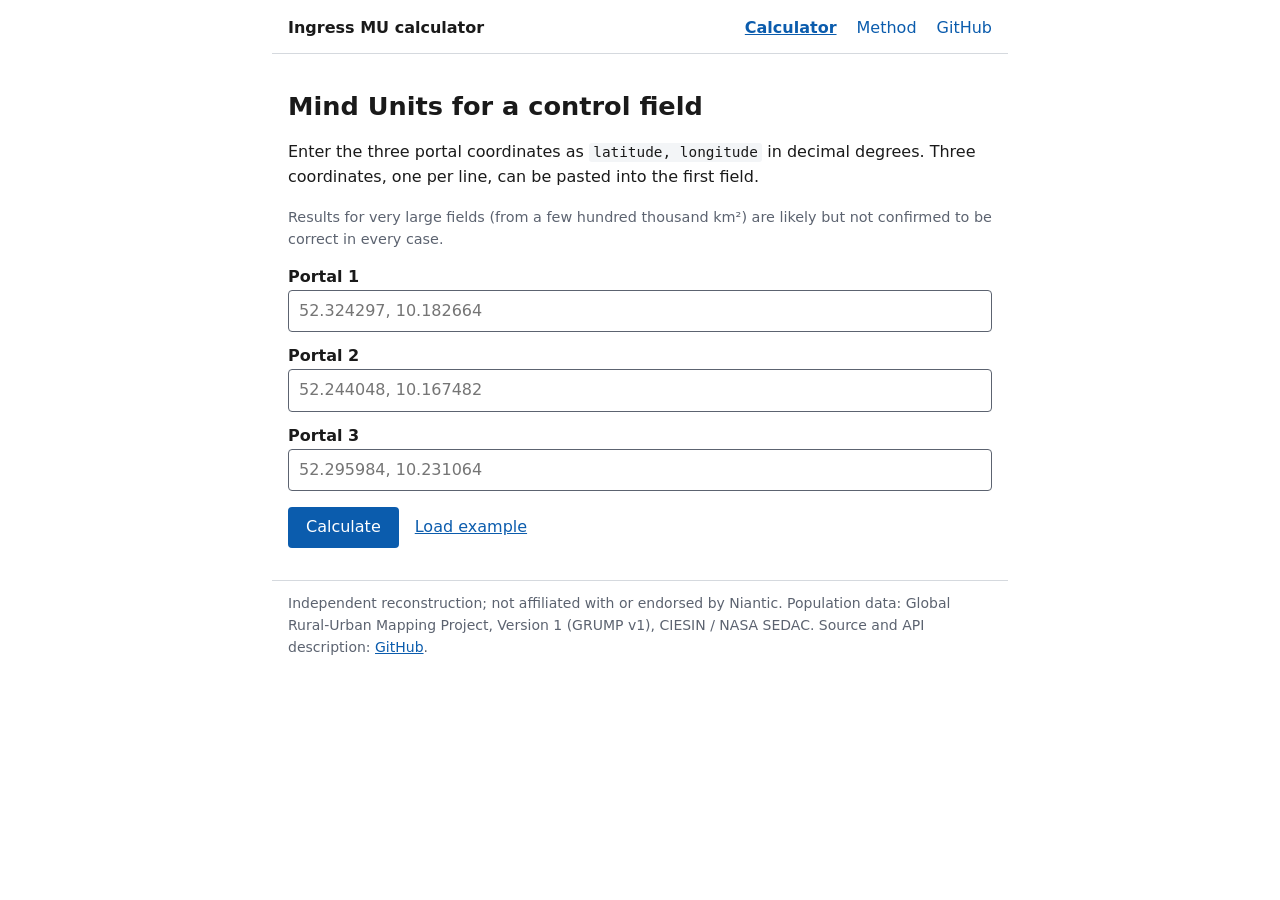
==== site/index.html @ 52f5a96b "Final review corrections to documentation, site and comments" ====
<!doctype html>
<html lang="en">
<head>
<meta charset="utf-8">
<meta name="viewport" content="width=device-width, initial-scale=1">
<title>Ingress MU calculator</title>
<meta name="description" content="Calculate Ingress Mind Units (MU) for a control field from three portal coordinates.">
<link rel="stylesheet" href="style.css">
</head>
<body>
<header>
  <span class="site">Ingress MU calculator</span>
  <a href="./" aria-current="page">Calculator</a>
  <a href="method.html">Method</a>
  <a href="https://github.com/InvestigateXM/Ingress-MU-calculation">GitHub</a>
</header>
<main>
<h1>Mind Units for a control field</h1>
<p>Enter the three portal coordinates as <code>latitude, longitude</code> in decimal degrees. Three coordinates, one per line, can be pasted into the first field.</p>
<p class="hint">Results for very large fields (from a few hundred thousand km²) are likely but not confirmed to be correct in every case.</p>
<form id="form" novalidate>
  <label for="p1">Portal 1</label>
  <input type="text" id="p1" placeholder="52.324297, 10.182664" autocomplete="off" spellcheck="false">
  <label for="p2">Portal 2</label>
  <input type="text" id="p2" placeholder="52.244048, 10.167482" autocomplete="off" spellcheck="false">
  <label for="p3">Portal 3</label>
  <input type="text" id="p3" placeholder="52.295984, 10.231064" autocomplete="off" spellcheck="false">
  <div class="actions">
    <button type="submit" id="go">Calculate</button>
    <a href="#" id="example">Load example</a>
  </div>
</form>
<div id="error" role="alert" hidden></div>
<section id="result" aria-live="polite" hidden>
  <div class="mu"><span id="mu"></span> <small>MU</small></div>
  <p>Area: <span id="area"></span> km²</p>
  <details>
    <summary>Details</summary>
    <p class="hint">Raw MU before regional minimums: <span id="raw"></span>. Total after minimums, before rounding: <span id="total"></span>. See <a href="method.html">Method</a> for how these are derived.</p>
    <h2>Regions (S2 level 6)</h2>
    <table id="regions"></table>
    <p class="hint" id="regions-note" hidden></p>
    <h2>Cells</h2>
    <table id="cells"></table>
    <p class="hint" id="cells-note" hidden></p>
  </details>
</section>
</main>
<footer>
  Independent reconstruction; not affiliated with or endorsed by Niantic. Population data: Global Rural-Urban Mapping Project, Version 1 (GRUMP v1), CIESIN / NASA SEDAC. Source and API description: <a href="https://github.com/InvestigateXM/Ingress-MU-calculation">GitHub</a>.
</footer>
<script>
const API_BASE = 'https://api.investigatexm.com';
const TIMEOUT_MS = 30000;
const EXAMPLE = ['52.324297, 10.182664', '52.244048, 10.167482', '52.295984, 10.231064'];

const $ = id => document.getElementById(id);
const fields = [$('p1'), $('p2'), $('p3')];
const params = new URLSearchParams(location.search);
// ?api= points the page at a local server for testing; other hosts are ignored.
function apiBase() {
  try {
    const u = new URL(params.get('api'));
    if (['http:', 'https:'].includes(u.protocol) && ['localhost', '127.0.0.1'].includes(u.hostname)) return u.origin;
  } catch (_) { /* absent or malformed */ }
  return API_BASE;
}
const api = apiBase();

function showError(msg) {
  $('error').textContent = msg;
  $('error').hidden = false;
  $('result').hidden = true;
}

// Pasting several lines (or ';'-separated values) into the first field fills all three.
$('p1').addEventListener('paste', e => {
  const parts = (e.clipboardData.getData('text') || '').split(/[\n;]+/).map(s => s.trim()).filter(Boolean);
  if (parts.length < 2) return;
  e.preventDefault();
  fields.forEach((f, i) => { if (parts[i] !== undefined) f.value = parts[i]; });
});

$('example').addEventListener('click', e => {
  e.preventDefault();
  fields.forEach((f, i) => { f.value = EXAMPLE[i]; });
});

const ROW_LIMIT = 1000;

function fill(el, head, rows, numeric) {
  const note = $(el.id + '-note');
  note.hidden = rows.length <= ROW_LIMIT;
  note.textContent = 'Showing the first ' + n(ROW_LIMIT, 0) + ' of ' + n(rows.length, 0) + ' rows. The API returns all of them with detail=1.';
  rows = rows.slice(0, ROW_LIMIT);
  el.replaceChildren();
  const add = (tag, cells, section) => {
    const tr = section.insertRow();
    cells.forEach((c, i) => {
      const cell = document.createElement(tag);
      cell.textContent = c;
      if (tag === 'th') cell.scope = 'col';
      if (numeric[i]) cell.className = 'num';
      tr.appendChild(cell);
    });
  };
  add('th', head, el.createTHead());
  const body = el.createTBody();
  rows.forEach(r => add('td', r, body));
}

const n = (v, d) => Number(v).toLocaleString('en-US', { maximumFractionDigits: d, minimumFractionDigits: d });

function render(r) {
  $('error').hidden = true;
  $('mu').textContent = n(r.mu, 0);
  $('area').textContent = n(r.area_km2, 4);
  $('raw').textContent = n(r.raw_mu, 3);
  $('total').textContent = n(r.regional_total_mu, 3);
  fill($('regions'), ['Region token', 'Raw MU', 'MU after minimum'],
    r.regions.map(x => [x.s2_token, n(x.raw_mu, 3), n(x.minimum_applied_mu, 3)]), [false, true, true]);
  fill($('cells'), ['Cell token', 'Level', 'Overlap km²', 'Density', 'MU'],
    r.cells.map(x => [x.s2_token, x.level, n(x.overlap_km2, 6), n(x.density, 3), n(x.raw_mu, 3)]),
    [false, true, true, true, true]);
  $('result').hidden = false;
}

async function calculate() {
  const url = new URL(api + '/getMU');
  fields.forEach(f => url.searchParams.append('c', f.value.trim()));
  url.searchParams.set('detail', '1');
  const ctl = new AbortController();
  const timer = setTimeout(() => ctl.abort(), TIMEOUT_MS);
  $('go').disabled = true;
  try {
    // Plain GET without custom headers: no CORS preflight.
    const res = await fetch(url, { signal: ctl.signal });
    let body = null;
    try { body = await res.json(); } catch (_) { /* non-JSON error page */ }
    if (res.status === 429) {
      const wait = res.headers.get('Retry-After');
      return showError('Too many requests. Try again' + (wait ? ' in ' + wait + ' seconds.' : ' later.'));
    }
    if (res.status === 504) return showError('The calculation timed out on the server. Try again later.');
    if (!res.ok) return showError((body && body.error) || 'The API returned an error (HTTP ' + res.status + ').');
    render(body);
    const q = new URLSearchParams();
    fields.forEach(f => q.append('c', f.value.trim()));
    if (api !== API_BASE) q.set('api', api);
    history.replaceState(null, '', '?' + q.toString().replace(/%2C/gi, ',').replace(/\+/g, '%20'));
  } catch (err) {
    showError(err.name === 'AbortError'
      ? 'The request timed out. Try again later.'
      : 'Could not reach the API. It may be unavailable, or requests from this connection may be rate limited.');
  } finally {
    clearTimeout(timer);
    $('go').disabled = false;
  }
}

$('form').addEventListener('submit', e => { e.preventDefault(); calculate(); });

const linked = params.getAll('c');
if (linked.length) {
  fields.forEach((f, i) => { f.value = linked[i] || ''; });
  calculate();
}
</script>
</body>
</html>
---- site/style.css ----
:root {
  --bg: #fff; --fg: #1a1a1a; --muted: #5c6370; --line: #d5d9de;
  --code-bg: #f3f5f7; --link: #0b5cad; --accent: #0b5cad; --on-accent: #fff;
  --err-bg: #fdecec; --err: #9b1c1c;
}
@media (prefers-color-scheme: dark) {
  :root {
    --bg: #14171a; --fg: #e4e6e8; --muted: #9aa3ad; --line: #2e343a;
    --code-bg: #1d2227; --link: #6cb2f5; --accent: #6cb2f5; --on-accent: #0d1114;
    --err-bg: #3a1c1c; --err: #f5a3a3;
  }
}
* { box-sizing: border-box; }
body {
  margin: 0; background: var(--bg); color: var(--fg);
  font: 16px/1.55 system-ui, -apple-system, "Segoe UI", Roboto, sans-serif;
}
a { color: var(--link); }
header, main, footer { max-width: 46rem; margin: 0 auto; padding-left: 16px; padding-right: 16px; }
header {
  display: flex; flex-wrap: wrap; gap: 4px 20px; align-items: baseline;
  padding-top: 16px; padding-bottom: 12px; border-bottom: 1px solid var(--line);
}
header .site { font-weight: 600; margin-right: auto; }
header a { text-decoration: none; }
header a[aria-current] { font-weight: 600; text-decoration: underline; }
main { padding-top: 20px; padding-bottom: 32px; overflow-wrap: break-word; }
footer { padding-top: 12px; padding-bottom: 24px; border-top: 1px solid var(--line); color: var(--muted); font-size: .875rem; }
h1 { font-size: 1.6rem; line-height: 1.25; }
h2 { font-size: 1.3rem; margin-top: 2rem; }
h3 { font-size: 1.1rem; margin-top: 1.5rem; }
code, pre { font-family: ui-monospace, SFMono-Regular, Menlo, Consolas, monospace; font-size: .9em; }
code { background: var(--code-bg); padding: .1em .3em; border-radius: 3px; }
pre { background: var(--code-bg); padding: 12px; border-radius: 4px; overflow-x: auto; line-height: 1.4; }
pre code { background: none; padding: 0; }
/* Tables scroll inside themselves instead of widening the page. */
table { display: block; overflow-x: auto; max-width: 100%; border-collapse: collapse; margin: 1rem 0; }
th, td { border: 1px solid var(--line); padding: 4px 10px; text-align: left; vertical-align: top; }
th { background: var(--code-bg); }
td.num, th.num { text-align: right; font-variant-numeric: tabular-nums; }
hr { border: 0; border-top: 1px solid var(--line); }
img { max-width: 100%; }
/* calculator */
label { display: block; font-weight: 600; margin-top: 12px; }
input[type=text] {
  width: 100%; padding: 8px 10px; font: inherit; color: inherit; background: var(--bg);
  border: 1px solid var(--muted); border-radius: 4px;
}
input:focus-visible, button:focus-visible, summary:focus-visible, a:focus-visible { outline: 2px solid var(--accent); outline-offset: 2px; }
button {
  font: inherit; padding: 8px 18px; cursor: pointer;
  color: var(--on-accent); background: var(--accent); border: 0; border-radius: 4px;
}
button[disabled] { opacity: .6; cursor: wait; }
.hint { color: var(--muted); font-size: .9rem; }
.actions { display: flex; flex-wrap: wrap; gap: 8px 16px; align-items: center; margin-top: 16px; }
#error { background: var(--err-bg); color: var(--err); padding: 10px 12px; border-radius: 4px; margin-top: 16px; }
#result { margin-top: 24px; }
.mu { font-size: 3rem; line-height: 1.1; font-weight: 700; font-variant-numeric: tabular-nums; }
.mu small { font-size: 1rem; font-weight: 400; color: var(--muted); }
details { margin-top: 16px; }
summary { cursor: pointer; font-weight: 600; }
[hidden] { display: none !important; }
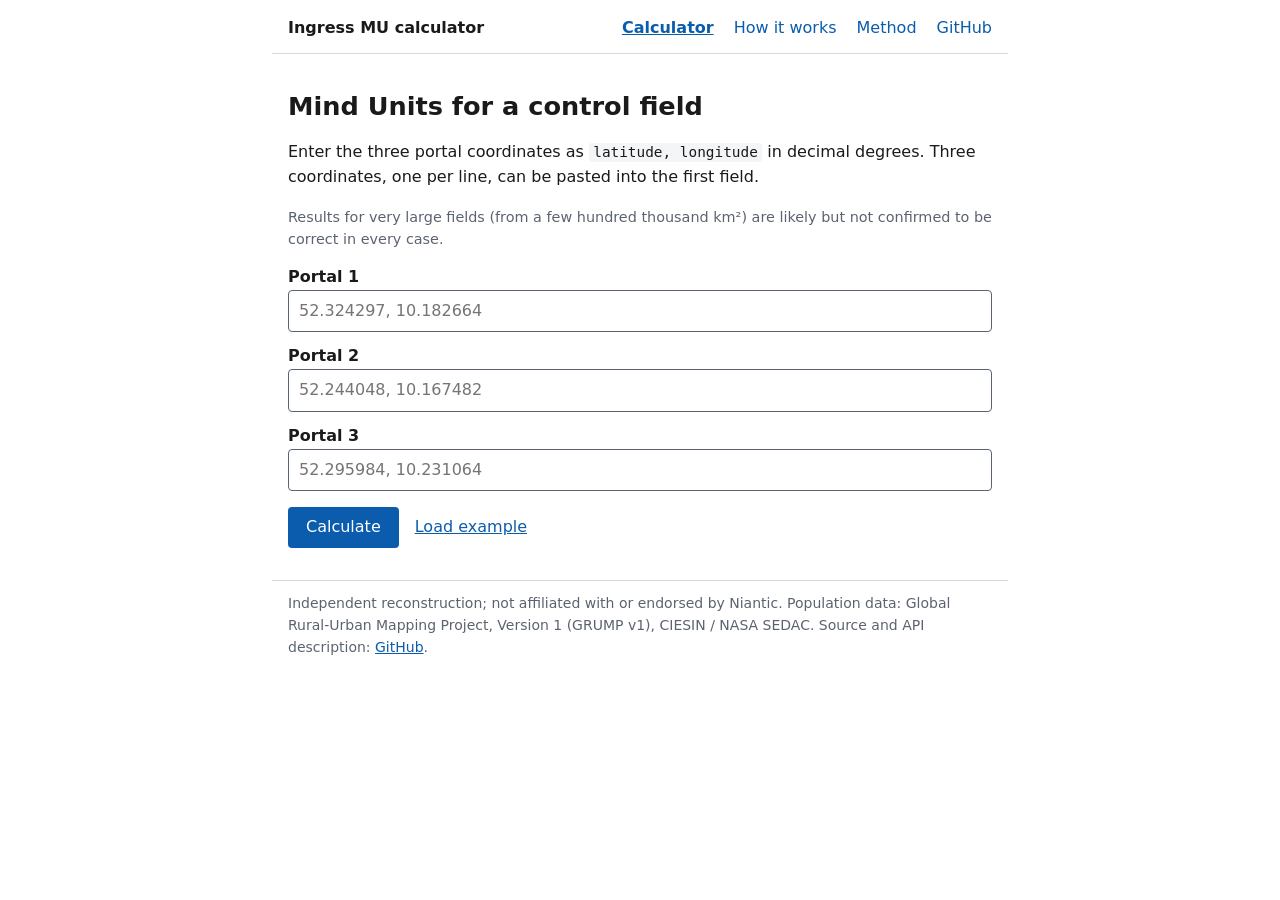
==== commit 52fb17b3: "Add the How it works page with five animations" ====
--- a/site/index.html
+++ b/site/index.html
@@ -11,6 +11,7 @@
 <header>
   <span class="site">Ingress MU calculator</span>
   <a href="./" aria-current="page">Calculator</a>
+  <a href="how-it-works.html">How it works</a>
   <a href="method.html">Method</a>
   <a href="https://github.com/InvestigateXM/Ingress-MU-calculation">GitHub</a>
 </header>
--- a/site/style.css
+++ b/site/style.css
@@ -2,12 +2,18 @@
   --bg: #fff; --fg: #1a1a1a; --muted: #5c6370; --line: #d5d9de;
   --code-bg: #f3f5f7; --link: #0b5cad; --accent: #0b5cad; --on-accent: #fff;
   --err-bg: #fdecec; --err: #9b1c1c;
+  --stage: #f7f9fb; --grid: #c3cad2; --c-field: #0072b2; --c-field2: #c24f00; --c-poll: #c24f00; --c-in: #008a64;
+  --c-edge: #0072b2; --c-merged: #b57600; --c-kept: #a84a82;
+  --h0: #eef3f8; --h1: #dce8f3; --h2: #c6daed; --h3: #a9c9e4; --h4: #86b1d6; --h5: #6597c7; --h6: #4a7fb6; --h7: #336a9f; --h8: #215585; --h9: #123f69;
 }
 @media (prefers-color-scheme: dark) {
   :root {
     --bg: #14171a; --fg: #e4e6e8; --muted: #9aa3ad; --line: #2e343a;
     --code-bg: #1d2227; --link: #6cb2f5; --accent: #6cb2f5; --on-accent: #0d1114;
     --err-bg: #3a1c1c; --err: #f5a3a3;
+    --stage: #1a1f24; --grid: #3a424a; --c-field: #56b4e9; --c-field2: #f08a4b; --c-poll: #f08a4b; --c-in: #2bd4a4;
+    --c-edge: #56b4e9; --c-merged: #f5c04a; --c-kept: #e79bc6;
+    --h0: #1f2c3a; --h1: #26394d; --h2: #2d4a63; --h3: #355b7a; --h4: #3f6d92; --h5: #4d81aa; --h6: #6196c0; --h7: #7cacd2; --h8: #9cc3e2; --h9: #c2dcf1;
   }
 }
 * { box-sizing: border-box; }
@@ -61,3 +67,101 @@
 details { margin-top: 16px; }
 summary { cursor: pointer; font-weight: 600; }
 [hidden] { display: none !important; }
+/* how-it-works.html: animation players. Colours follow the Okabe-Ito set; every state also has a
+   second channel (line style or pattern) so that it does not depend on colour alone. */
+body.wide header, body.wide main, body.wide footer { max-width: 62rem; }
+.anim { margin-top: 2.5rem; padding-top: 1rem; border-top: 1px solid var(--line); }
+.anim h2 { margin-top: .5rem; }
+.player { margin-top: 12px; }
+.stage-wrap { position: relative; background: var(--stage); border: 1px solid var(--line); border-radius: 6px; overflow: hidden; }
+.stage-wrap:focus-visible { outline: 2px solid var(--accent); outline-offset: 2px; }
+.stage { display: block; width: 100%; height: auto; }
+.legend { display: flex; flex-wrap: wrap; gap: 4px 16px; padding: 8px 10px; border-top: 1px solid var(--line); font-size: .8125rem; color: var(--muted); min-height: 2.4rem; }
+.lg { display: inline-flex; align-items: center; gap: 6px; }
+.lg.ramp { gap: 0; }
+.sw { width: 22px; height: 14px; flex: none; }
+.sw.r { width: 8px; }
+.ctl { display: flex; flex-wrap: wrap; align-items: center; gap: 8px; margin-top: 10px; }
+.ctl input[type=range] { flex: 1 1 8rem; min-width: 6rem; accent-color: var(--accent); }
+.ctl .count { font-variant-numeric: tabular-nums; color: var(--muted); font-size: .875rem; white-space: nowrap; }
+.ctl button { min-height: 40px; min-width: 40px; padding: 6px 14px; }
+button.sec { background: var(--bg); color: var(--accent); border: 1px solid var(--accent); }
+button[disabled].sec { opacity: .45; cursor: default; }
+select { font: inherit; padding: 6px 8px; color: inherit; background: var(--bg); border: 1px solid var(--muted); border-radius: 4px; min-height: 40px; }
+select:focus-visible, input[type=range]:focus-visible { outline: 2px solid var(--accent); outline-offset: 2px; }
+.side { margin-top: 12px; }
+.cap { margin: 0 0 8px; font-size: 1.0625rem; min-height: 3.2em; }
+.eq { margin: 0 0 8px; padding: 8px 10px; background: var(--code-bg); border-radius: 4px; font-family: ui-monospace, SFMono-Regular, Menlo, Consolas, monospace; font-size: .8125rem; overflow-wrap: anywhere; font-variant-numeric: tabular-nums; }
+.tb table, table.sum { font-size: .875rem; margin: .5rem 0; }
+.tb tr.hl td { background: var(--code-bg); font-weight: 600; }
+table.sum th { font-weight: 600; background: none; white-space: nowrap; }
+.bud .bt { margin: 0 0 4px; font-weight: 600; font-variant-numeric: tabular-nums; }
+.bud .hint { margin: 4px 0 0; }
+.slots { display: flex; flex-wrap: wrap; gap: 3px; }
+.slot { width: 16px; height: 16px; border: 2px solid var(--c-kept); border-radius: 3px; box-sizing: border-box; }
+.slot.res { background: var(--c-kept); }
+.slot.que { background: none; border-style: solid; }
+.slot.kid { background: none; border-style: dotted; }
+.slot.over { border-color: var(--c-poll); }
+.slot.over.res, .slot.over.que, .slot.over.kid { border-color: var(--c-poll); }
+.slot.edge { margin-left: 8px; }
+@media (min-width: 52rem) {
+  .player { display: grid; grid-template-columns: minmax(0, 1.55fr) minmax(0, 1fr); grid-template-areas: "stage side" "ctl side"; gap: 0 20px; align-items: start; }
+  .player > .stage-wrap { grid-area: stage; }
+  .player > .ctl { grid-area: ctl; }
+  .player > .side { grid-area: side; margin-top: 0; }
+  .player > h3, .player > table, .player > details, .player > p { grid-column: 1 / -1; }
+}
+
+/* drawing */
+.stage { --u: 1; }
+.e { fill: none; stroke: none; transition: opacity .3s ease, fill .3s ease, stroke .3s ease, fill-opacity .3s ease, stroke-width .3s ease; }
+.e[data-s=""] { opacity: 0; }
+.stage text, .sb text { font-size: calc(var(--u) * 12px); fill: var(--fg); stroke: var(--stage); stroke-width: calc(var(--u) * 3px); paint-order: stroke; stroke-linejoin: round; text-anchor: middle; font-variant-numeric: tabular-nums; }
+.e.k-t { pointer-events: none; }
+.e.k-t[data-s=""] { opacity: 0; }
+.sb line { stroke: var(--fg); stroke-width: 3px; }
+.sb text { font-size: calc(var(--u) * 11px); }
+.k-p[data-s=field] { stroke: var(--c-field); stroke-width: 2.5px; fill: var(--c-field); fill-opacity: .1; }
+.k-p[data-s=field2] { stroke: var(--c-field2); stroke-width: 2.5px; stroke-dasharray: 8 4; fill: var(--c-field2); fill-opacity: .1; }
+.k-p[data-s=cap] { stroke: var(--muted); stroke-width: 1.2px; stroke-dasharray: 2 4; }
+.k-p[data-s=cell] { stroke: var(--muted); stroke-width: 1.2px; }
+.k-p[data-s=cell12] { stroke: var(--fg); stroke-width: 2.5px; }
+.k-p[data-s=hl] { stroke: var(--c-field2); stroke-width: 2.5px; fill: var(--c-field2); fill-opacity: .12; }
+.k-p[data-s=sub] { stroke: var(--muted); stroke-width: .8px; stroke-dasharray: 3 3; }
+.k-p[data-s=grid] { stroke: var(--grid); stroke-width: 1px; }
+.k-p[data-s=read] { stroke: var(--c-merged); stroke-width: 2px; fill: var(--c-merged); fill-opacity: .2; }
+.k-p[data-s=plain] { stroke: var(--c-poll); stroke-width: 2.2px; stroke-dasharray: 5 3; }
+.k-p[data-s=wait] { stroke: var(--fg); stroke-width: 1.4px; stroke-dasharray: 5 3; fill: var(--muted); fill-opacity: .16; }
+.k-p[data-s=poll] { stroke: var(--c-poll); stroke-width: 3px; fill: var(--c-poll); fill-opacity: .18; }
+.k-p[data-s=done] { stroke: var(--muted); stroke-width: .8px; }
+.k-p[data-s=miss] { stroke: var(--grid); stroke-width: .8px; stroke-dasharray: 1 4; }
+.k-p[data-s=in] { stroke: var(--c-in); stroke-width: 1.8px; fill: var(--c-in); fill-opacity: .3; }
+.k-p[data-s=edge] { stroke: var(--c-edge); stroke-width: 2px; }
+.k-p[data-s=merged] { stroke: var(--c-merged); stroke-width: 2px; fill: var(--fill-merged, url(#hatch-merged)); }
+.k-p[data-s=kept] { stroke: var(--c-kept); stroke-width: 2.2px; fill: var(--fill-kept, url(#hatch-kept)); }
+.k-p[data-s=clip] { stroke: none; fill: var(--c-field); fill-opacity: .38; }
+.k-p[data-s=heat] { stroke: var(--bg); stroke-width: 1px; fill: var(--hv, var(--h5)); fill-opacity: 1; }
+.k-d[data-s=dot] { fill: var(--fg); stroke: var(--stage); stroke-width: 1px; }
+.k-d[data-s=in] { fill: var(--c-in); stroke: var(--fg); stroke-width: 1.2px; }
+.k-d[data-s=out] { fill: var(--stage); stroke: var(--fg); stroke-width: 1.6px; }
+.k-d[data-s=shift] { fill: var(--stage); stroke: var(--c-field); stroke-width: 2px; }
+.k-l[data-s=link] { stroke: var(--c-field); stroke-width: 1.4px; }
+.k-t[data-s=t] { fill: var(--fg); }
+.e[data-d="0"] { --hv: var(--h0); }
+.e[data-d="1"] { --hv: var(--h1); }
+.e[data-d="2"] { --hv: var(--h2); }
+.e[data-d="3"] { --hv: var(--h3); }
+.e[data-d="4"] { --hv: var(--h4); }
+.e[data-d="5"] { --hv: var(--h5); }
+.e[data-d="6"] { --hv: var(--h6); }
+.e[data-d="7"] { --hv: var(--h7); }
+.e[data-d="8"] { --hv: var(--h8); }
+.e[data-d="9"] { --hv: var(--h9); }
+.sw .e { transition: none; }
+@media (prefers-reduced-motion: reduce) { .e { transition: none; } }
+.hb.merged { fill: var(--c-merged); fill-opacity: .12; }
+.hb.kept { fill: var(--c-kept); fill-opacity: .12; }
+.hl.merged { stroke: var(--c-merged); stroke-opacity: .75; }
+.hl.kept { stroke: var(--c-kept); stroke-opacity: .75; }
+.hatch-defs { position: absolute; width: 0; height: 0; overflow: hidden; }
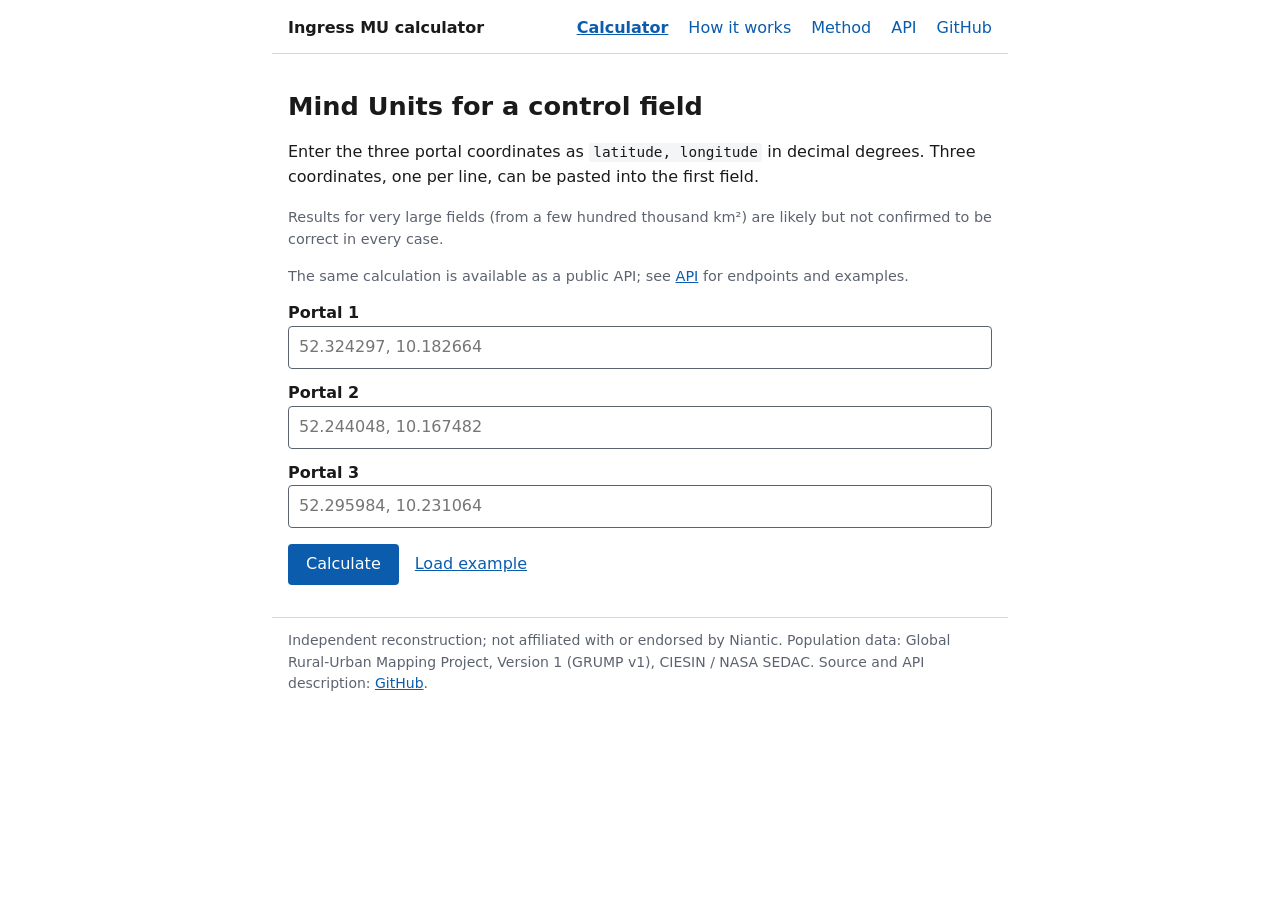
==== commit ee2aa6d9: "Add API page and link it from the navigation and calculator" ====
--- a/site/index.html
+++ b/site/index.html
@@ -13,12 +13,14 @@
   <a href="./" aria-current="page">Calculator</a>
   <a href="how-it-works.html">How it works</a>
   <a href="method.html">Method</a>
+  <a href="api.html">API</a>
   <a href="https://github.com/InvestigateXM/Ingress-MU-calculation">GitHub</a>
 </header>
 <main>
 <h1>Mind Units for a control field</h1>
 <p>Enter the three portal coordinates as <code>latitude, longitude</code> in decimal degrees. Three coordinates, one per line, can be pasted into the first field.</p>
 <p class="hint">Results for very large fields (from a few hundred thousand km²) are likely but not confirmed to be correct in every case.</p>
+<p class="hint">The same calculation is available as a public API; see <a href="api.html">API</a> for endpoints and examples.</p>
 <form id="form" novalidate>
   <label for="p1">Portal 1</label>
   <input type="text" id="p1" placeholder="52.324297, 10.182664" autocomplete="off" spellcheck="false">
--- a/site/style.css
+++ b/site/style.css
@@ -75,6 +75,26 @@
 .player { margin-top: 12px; }
 .stage-wrap { position: relative; background: var(--stage); border: 1px solid var(--line); border-radius: 6px; overflow: hidden; }
 .stage-wrap:focus-visible { outline: 2px solid var(--accent); outline-offset: 2px; }
+.sample-info { position: absolute; top: 8px; left: 8px; right: 8px; padding: 6px; background: var(--bg); color: var(--fg); border: 1px solid var(--muted); font-size: .8125rem; pointer-events: none; }
+.base-map { --map-water: #d7e6ed; --map-urban: #dde1da; --map-road: #89949a; }
+.base-map polygon { stroke: none; }
+.map-water { fill: var(--map-water); }
+.map-urban { fill: var(--map-urban); }
+.base-map polyline { fill: none; stroke-width: 1px; }
+.map-road, .map-rail { stroke: var(--map-road); }
+.map-rail { stroke-dasharray: 3 3; }
+.map-river { stroke: var(--map-water); stroke-width: 2px !important; }
+.stage .map-label { fill: var(--muted); font-size: calc(var(--u) * 11px); }
+.map-credit { margin: 0; padding: 4px 10px; font-size: .75rem; color: var(--muted); }
+.comparison { padding: 8px 10px; border-top: 1px solid var(--line); }
+.comparison-choices { display: flex; flex-wrap: wrap; gap: 8px; }
+.comparison button { font-size: .8125rem; padding: 6px 10px; }
+.comparison button[aria-pressed=true] { background: var(--accent); color: var(--on-accent); }
+.comparison-numbers { margin: 8px 0 0; padding-left: 6px; border-left: 3px solid transparent; font-size: .875rem; font-variant-numeric: tabular-nums; }
+.comparison-numbers.active { border-left-color: var(--accent); }
+@media (prefers-color-scheme: dark) {
+  .base-map { --map-water: #293f49; --map-urban: #303a31; --map-road: #59656e; }
+}
 .stage { display: block; width: 100%; height: auto; }
 .legend { display: flex; flex-wrap: wrap; gap: 4px 16px; padding: 8px 10px; border-top: 1px solid var(--line); font-size: .8125rem; color: var(--muted); min-height: 2.4rem; }
 .lg { display: inline-flex; align-items: center; gap: 6px; }
@@ -85,6 +105,7 @@
 .ctl input[type=range] { flex: 1 1 8rem; min-width: 6rem; accent-color: var(--accent); }
 .ctl .count { font-variant-numeric: tabular-nums; color: var(--muted); font-size: .875rem; white-space: nowrap; }
 .ctl button { min-height: 40px; min-width: 40px; padding: 6px 14px; }
+.ctl button.pri { min-width: 76px; }
 button.sec { background: var(--bg); color: var(--accent); border: 1px solid var(--accent); }
 button[disabled].sec { opacity: .45; cursor: default; }
 select { font: inherit; padding: 6px 8px; color: inherit; background: var(--bg); border: 1px solid var(--muted); border-radius: 4px; min-height: 40px; }
@@ -106,7 +127,7 @@
 .slot.over.res, .slot.over.que, .slot.over.kid { border-color: var(--c-poll); }
 .slot.edge { margin-left: 8px; }
 @media (min-width: 52rem) {
-  .player { display: grid; grid-template-columns: minmax(0, 1.55fr) minmax(0, 1fr); grid-template-areas: "stage side" "ctl side"; gap: 0 20px; align-items: start; }
+  .player { display: grid; grid-template-columns: minmax(0, 1.55fr) minmax(0, 1fr); grid-template-rows: min-content 1fr; grid-template-areas: "stage side" "ctl side"; gap: 0 20px; align-items: start; }
   .player > .stage-wrap { grid-area: stage; }
   .player > .ctl { grid-area: ctl; }
   .player > .side { grid-area: side; margin-top: 0; }
@@ -116,9 +137,12 @@
 /* drawing */
 .stage { --u: 1; }
 .e { fill: none; stroke: none; transition: opacity .3s ease, fill .3s ease, stroke .3s ease, fill-opacity .3s ease, stroke-width .3s ease; }
-.e[data-s=""] { opacity: 0; }
+.e[data-s=""] { opacity: 0; pointer-events: none; }
 .stage text, .sb text { font-size: calc(var(--u) * 12px); fill: var(--fg); stroke: var(--stage); stroke-width: calc(var(--u) * 3px); paint-order: stroke; stroke-linejoin: round; text-anchor: middle; font-variant-numeric: tabular-nums; }
 .e.k-t { pointer-events: none; }
+.stage .k-t { vector-effect: none; }
+.label-leader { stroke: var(--muted); stroke-width: 1px; }
+.stage .k-d:focus-visible { outline: none; stroke: var(--accent); stroke-width: 3px; }
 .e.k-t[data-s=""] { opacity: 0; }
 .sb line { stroke: var(--fg); stroke-width: 3px; }
 .sb text { font-size: calc(var(--u) * 11px); }
@@ -141,7 +165,7 @@
 .k-p[data-s=merged] { stroke: var(--c-merged); stroke-width: 2px; fill: var(--fill-merged, url(#hatch-merged)); }
 .k-p[data-s=kept] { stroke: var(--c-kept); stroke-width: 2.2px; fill: var(--fill-kept, url(#hatch-kept)); }
 .k-p[data-s=clip] { stroke: none; fill: var(--c-field); fill-opacity: .38; }
-.k-p[data-s=heat] { stroke: var(--bg); stroke-width: 1px; fill: var(--hv, var(--h5)); fill-opacity: 1; }
+.k-p[data-s=heat] { stroke: var(--bg); stroke-width: 1px; fill: var(--hv, var(--h5)); fill-opacity: .72; }
 .k-d[data-s=dot] { fill: var(--fg); stroke: var(--stage); stroke-width: 1px; }
 .k-d[data-s=in] { fill: var(--c-in); stroke: var(--fg); stroke-width: 1.2px; }
 .k-d[data-s=out] { fill: var(--stage); stroke: var(--fg); stroke-width: 1.6px; }
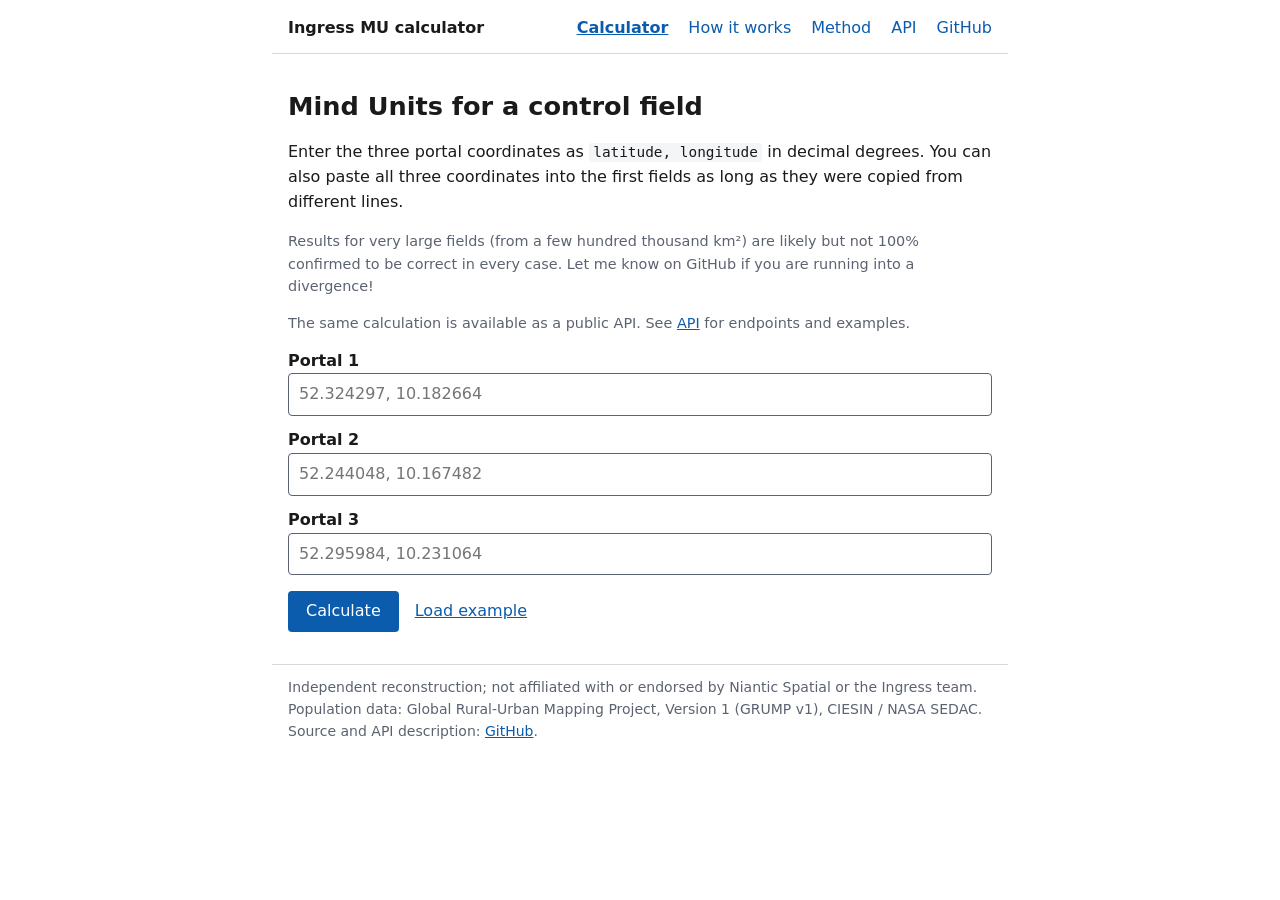
==== commit 25df3d6a: "Revise portal coordinates input instructions Updated instructions for entering portal coordinates an" ====
--- a/site/index.html
+++ b/site/index.html
@@ -18,9 +18,9 @@
 </header>
 <main>
 <h1>Mind Units for a control field</h1>
-<p>Enter the three portal coordinates as <code>latitude, longitude</code> in decimal degrees. Three coordinates, one per line, can be pasted into the first field.</p>
-<p class="hint">Results for very large fields (from a few hundred thousand km²) are likely but not confirmed to be correct in every case.</p>
-<p class="hint">The same calculation is available as a public API; see <a href="api.html">API</a> for endpoints and examples.</p>
+<p>Enter the three portal coordinates as <code>latitude, longitude</code> in decimal degrees. You can also paste all three coordinates into the first fields as long as they were copied from different lines.</p>
+<p class="hint">Results for very large fields (from a few hundred thousand km²) are likely but not 100% confirmed to be correct in every case. Let me know on GitHub if you are running into a divergence!</p>
+<p class="hint">The same calculation is available as a public API. See <a href="api.html">API</a> for endpoints and examples.</p>
 <form id="form" novalidate>
   <label for="p1">Portal 1</label>
   <input type="text" id="p1" placeholder="52.324297, 10.182664" autocomplete="off" spellcheck="false">
@@ -50,7 +50,7 @@
 </section>
 </main>
 <footer>
-  Independent reconstruction; not affiliated with or endorsed by Niantic. Population data: Global Rural-Urban Mapping Project, Version 1 (GRUMP v1), CIESIN / NASA SEDAC. Source and API description: <a href="https://github.com/InvestigateXM/Ingress-MU-calculation">GitHub</a>.
+  Independent reconstruction; not affiliated with or endorsed by Niantic Spatial or the Ingress team. Population data: Global Rural-Urban Mapping Project, Version 1 (GRUMP v1), CIESIN / NASA SEDAC. Source and API description: <a href="https://github.com/InvestigateXM/Ingress-MU-calculation">GitHub</a>.
 </footer>
 <script>
 const API_BASE = 'https://api.investigatexm.com';
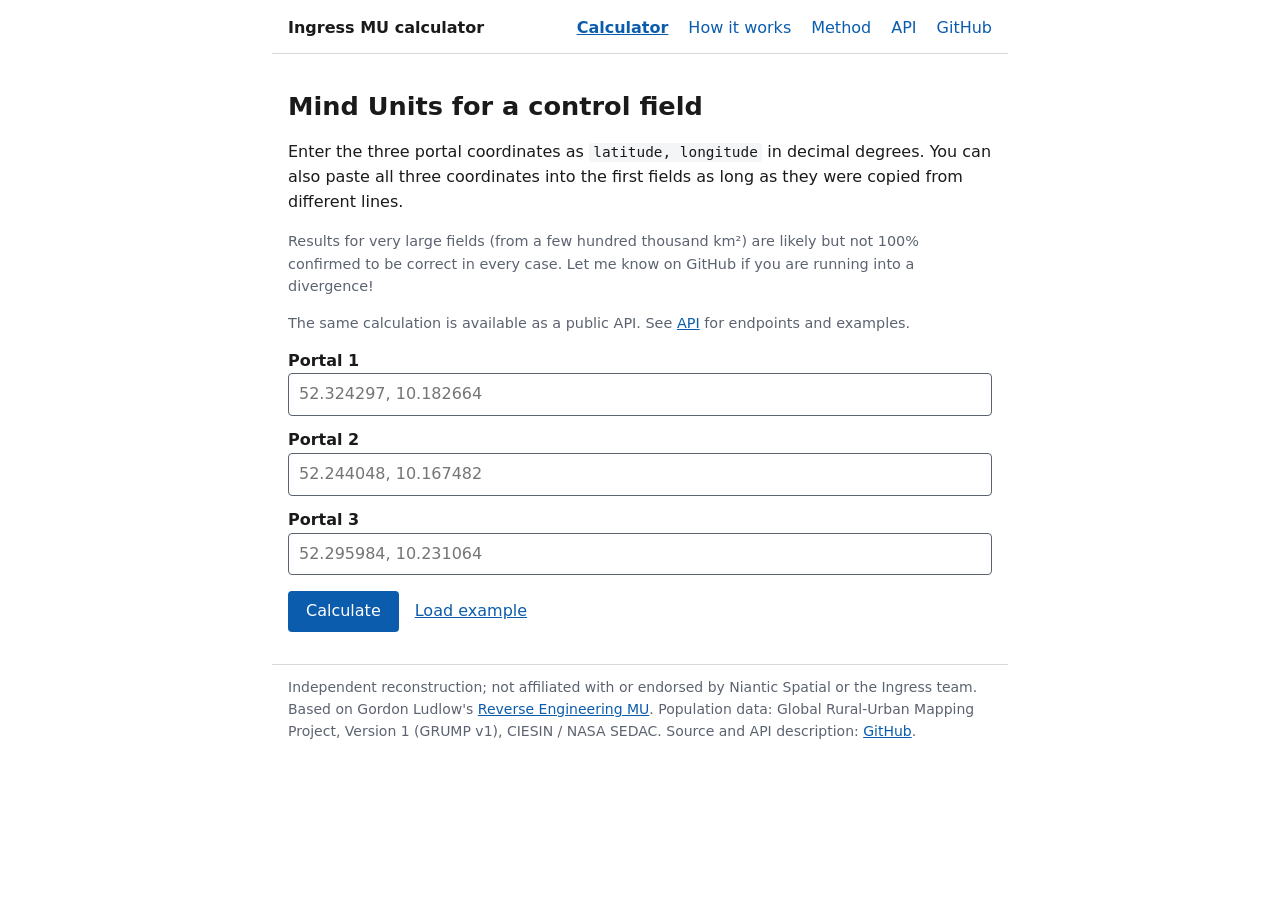
==== commit e780287b: "Credit Gordon Ludlow's Reverse Engineering MU" ====
--- a/site/index.html
+++ b/site/index.html
@@ -50,7 +50,7 @@
 </section>
 </main>
 <footer>
-  Independent reconstruction; not affiliated with or endorsed by Niantic Spatial or the Ingress team. Population data: Global Rural-Urban Mapping Project, Version 1 (GRUMP v1), CIESIN / NASA SEDAC. Source and API description: <a href="https://github.com/InvestigateXM/Ingress-MU-calculation">GitHub</a>.
+  Independent reconstruction; not affiliated with or endorsed by Niantic Spatial or the Ingress team. Based on Gordon Ludlow's <a href="https://gordonludlow.com/ingress/reverse-engineering-mu/">Reverse Engineering MU</a>. Population data: Global Rural-Urban Mapping Project, Version 1 (GRUMP v1), CIESIN / NASA SEDAC. Source and API description: <a href="https://github.com/InvestigateXM/Ingress-MU-calculation">GitHub</a>.
 </footer>
 <script>
 const API_BASE = 'https://api.investigatexm.com';
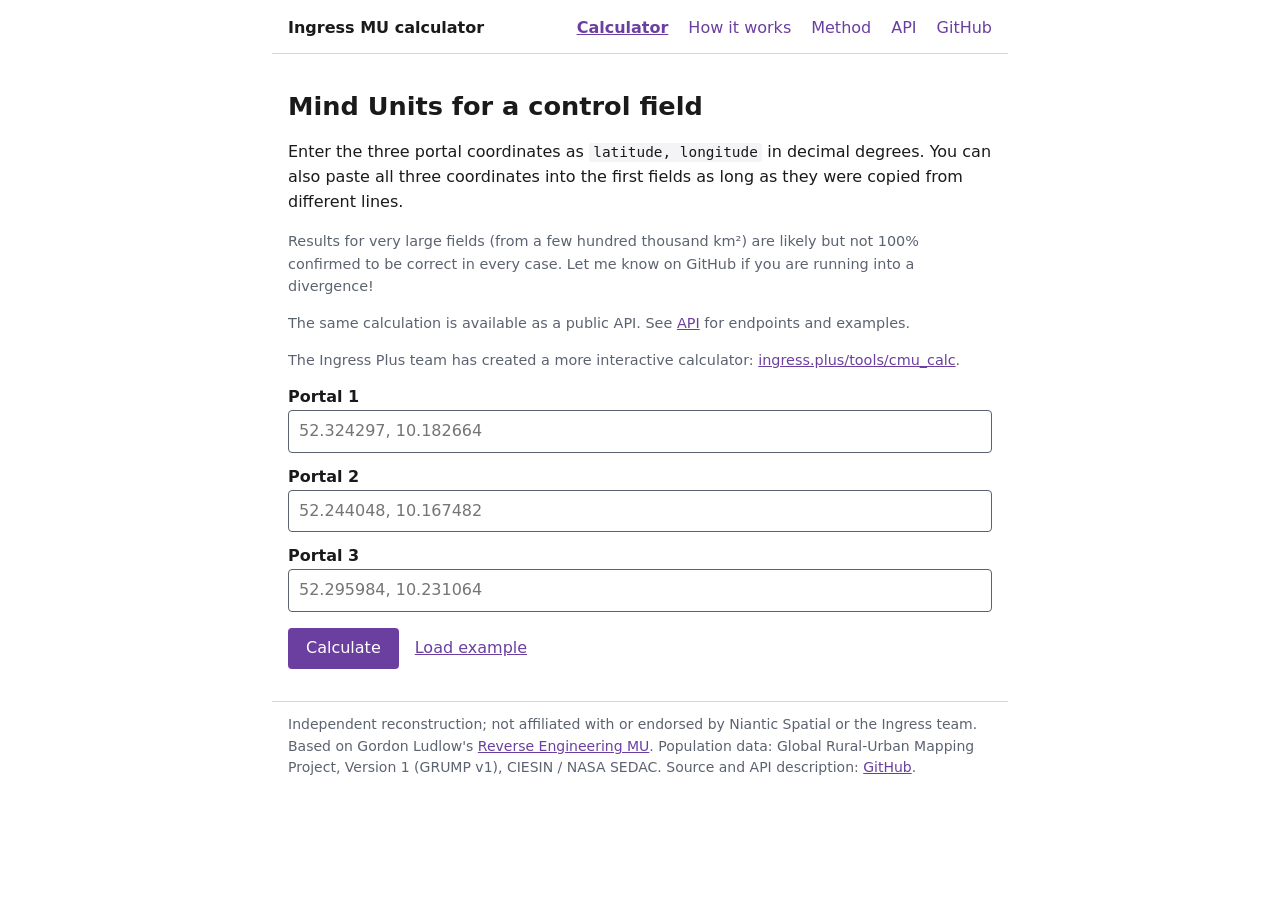
==== commit 5a10c63c: "Link the Ingress Plus calculator on the main page" ====
--- a/site/index.html
+++ b/site/index.html
@@ -21,6 +21,7 @@
 <p>Enter the three portal coordinates as <code>latitude, longitude</code> in decimal degrees. You can also paste all three coordinates into the first fields as long as they were copied from different lines.</p>
 <p class="hint">Results for very large fields (from a few hundred thousand km²) are likely but not 100% confirmed to be correct in every case. Let me know on GitHub if you are running into a divergence!</p>
 <p class="hint">The same calculation is available as a public API. See <a href="api.html">API</a> for endpoints and examples.</p>
+<p class="hint">The Ingress Plus team has created a more interactive calculator: <a href="https://ingress.plus/tools/cmu_calc">ingress.plus/tools/cmu_calc</a>.</p>
 <form id="form" novalidate>
   <label for="p1">Portal 1</label>
   <input type="text" id="p1" placeholder="52.324297, 10.182664" autocomplete="off" spellcheck="false">
--- a/site/style.css
+++ b/site/style.css
@@ -1,19 +1,20 @@
 :root {
   --bg: #fff; --fg: #1a1a1a; --muted: #5c6370; --line: #d5d9de;
-  --code-bg: #f3f5f7; --link: #0b5cad; --accent: #0b5cad; --on-accent: #fff;
+  --code-bg: #f4f3f5; --link: #6b3fa0; --accent: #6b3fa0; --on-accent: #fff;
   --err-bg: #fdecec; --err: #9b1c1c;
-  --stage: #f7f9fb; --grid: #c3cad2; --c-field: #0072b2; --c-field2: #c24f00; --c-poll: #c24f00; --c-in: #008a64;
-  --c-edge: #0072b2; --c-merged: #b57600; --c-kept: #a84a82;
-  --h0: #eef3f8; --h1: #dce8f3; --h2: #c6daed; --h3: #a9c9e4; --h4: #86b1d6; --h5: #6597c7; --h6: #4a7fb6; --h7: #336a9f; --h8: #215585; --h9: #123f69;
+    /* Team-neutral palette: no blue or green (the two Ingress factions); red only for warnings. */
+  --stage: #f8f7f6; --grid: #c9c6c2; --c-field: #2b2b2b; --c-field2: #c24f00; --c-poll: #c24f00; --c-in: #d9a400;
+  --c-edge: #5c5c5c; --c-merged: #8a5a2b; --c-kept: #7b3fa0; --c-overlap: #e8b300;
+  --h0: #f6f1f9; --h1: #ebdff2; --h2: #dcc8e8; --h3: #c9abdb; --h4: #b38ccb; --h5: #9b6dba; --h6: #8352a6; --h7: #6b3c8f; --h8: #532a75; --h9: #3b1a59;
 }
 @media (prefers-color-scheme: dark) {
   :root {
     --bg: #14171a; --fg: #e4e6e8; --muted: #9aa3ad; --line: #2e343a;
-    --code-bg: #1d2227; --link: #6cb2f5; --accent: #6cb2f5; --on-accent: #0d1114;
+    --code-bg: #222024; --link: #c9a7ef; --accent: #c9a7ef; --on-accent: #151317;
     --err-bg: #3a1c1c; --err: #f5a3a3;
-    --stage: #1a1f24; --grid: #3a424a; --c-field: #56b4e9; --c-field2: #f08a4b; --c-poll: #f08a4b; --c-in: #2bd4a4;
-    --c-edge: #56b4e9; --c-merged: #f5c04a; --c-kept: #e79bc6;
-    --h0: #1f2c3a; --h1: #26394d; --h2: #2d4a63; --h3: #355b7a; --h4: #3f6d92; --h5: #4d81aa; --h6: #6196c0; --h7: #7cacd2; --h8: #9cc3e2; --h9: #c2dcf1;
+    --stage: #1c1b1d; --grid: #45424a; --c-field: #ece9e4; --c-field2: #f08a4b; --c-poll: #f08a4b; --c-in: #f2c230;
+    --c-edge: #a8a4a0; --c-merged: #d9a066; --c-kept: #c99ae6; --c-overlap: #f2c230;
+    --h0: #2a2130; --h1: #34283d; --h2: #40304c; --h3: #4e3a5e; --h4: #5f4673; --h5: #74558b; --h6: #8b68a4; --h7: #a580bd; --h8: #c09dd4; --h9: #dcc2ea;
   }
 }
 * { box-sizing: border-box; }
@@ -59,6 +60,7 @@
 }
 button[disabled] { opacity: .6; cursor: wait; }
 .hint { color: var(--muted); font-size: .9rem; }
+.eli5 { margin: 1rem 0 0; padding: .6rem .9rem; border-left: 3px solid var(--accent); background: var(--code-bg); }
 .actions { display: flex; flex-wrap: wrap; gap: 8px 16px; align-items: center; margin-top: 16px; }
 #error { background: var(--err-bg); color: var(--err); padding: 10px 12px; border-radius: 4px; margin-top: 16px; }
 #result { margin-top: 24px; }
@@ -70,16 +72,25 @@
 /* how-it-works.html: animation players. Colours follow the Okabe-Ito set; every state also has a
    second channel (line style or pattern) so that it does not depend on colour alone. */
 body.wide header, body.wide main, body.wide footer { max-width: 62rem; }
-.anim { margin-top: 2.5rem; padding-top: 1rem; border-top: 1px solid var(--line); }
+.anim, .anim-group { margin-top: 2.5rem; padding-top: 1rem; border-top: 1px solid var(--line); }
+.anim-group .anim { margin-top: 1.5rem; padding-top: 0; border-top: 0; }
+.glossary { margin: 1rem 0; padding: 8px 12px; background: var(--code-bg); border-radius: 6px; }
+.glossary summary { cursor: pointer; font-weight: 600; }
+.glossary dl { display: grid; grid-template-columns: max-content 1fr; gap: 4px 16px; margin: 8px 0 0; }
+.glossary dt { font-weight: 600; }
+.glossary dd { margin: 0; }
+@media (max-width: 560px) { .glossary dl { grid-template-columns: 1fr; } .glossary dd { margin-bottom: 6px; } }
 .anim h2 { margin-top: .5rem; }
 .player { margin-top: 12px; }
 .stage-wrap { position: relative; background: var(--stage); border: 1px solid var(--line); border-radius: 6px; overflow: hidden; }
 .stage-wrap:focus-visible { outline: 2px solid var(--accent); outline-offset: 2px; }
 .sample-info { position: absolute; top: 8px; left: 8px; right: 8px; padding: 6px; background: var(--bg); color: var(--fg); border: 1px solid var(--muted); font-size: .8125rem; pointer-events: none; }
-.base-map { --map-water: #d7e6ed; --map-urban: #dde1da; --map-road: #89949a; }
+.base-map { --map-water: #dde3e6; --map-urban: #e3e0dc; --map-road: #918d89; --map-land: #f1ebdf; --map-border: #8f857a; }
 .base-map polygon { stroke: none; }
 .map-water { fill: var(--map-water); }
 .map-urban { fill: var(--map-urban); }
+.map-land { fill: var(--map-land); }
+.map-border { stroke: var(--map-border); stroke-dasharray: 4 2; }
 .base-map polyline { fill: none; stroke-width: 1px; }
 .map-road, .map-rail { stroke: var(--map-road); }
 .map-rail { stroke-dasharray: 3 3; }
@@ -93,7 +104,7 @@
 .comparison-numbers { margin: 8px 0 0; padding-left: 6px; border-left: 3px solid transparent; font-size: .875rem; font-variant-numeric: tabular-nums; }
 .comparison-numbers.active { border-left-color: var(--accent); }
 @media (prefers-color-scheme: dark) {
-  .base-map { --map-water: #293f49; --map-urban: #303a31; --map-road: #59656e; }
+  .base-map { --map-water: #2c3236; --map-urban: #353230; --map-road: #67625e; --map-land: #3a3732; --map-border: #7d756c; }
 }
 .stage { display: block; width: 100%; height: auto; }
 .legend { display: flex; flex-wrap: wrap; gap: 4px 16px; padding: 8px 10px; border-top: 1px solid var(--line); font-size: .8125rem; color: var(--muted); min-height: 2.4rem; }
@@ -146,7 +157,7 @@
 .e.k-t[data-s=""] { opacity: 0; }
 .sb line { stroke: var(--fg); stroke-width: 3px; }
 .sb text { font-size: calc(var(--u) * 11px); }
-.k-p[data-s=field] { stroke: var(--c-field); stroke-width: 2.5px; fill: var(--c-field); fill-opacity: .1; }
+.k-p[data-s=field] { stroke: var(--c-field); stroke-width: 2.5px; fill: var(--c-field); fill-opacity: .07; }
 .k-p[data-s=field2] { stroke: var(--c-field2); stroke-width: 2.5px; stroke-dasharray: 8 4; fill: var(--c-field2); fill-opacity: .1; }
 .k-p[data-s=cap] { stroke: var(--muted); stroke-width: 1.2px; stroke-dasharray: 2 4; }
 .k-p[data-s=cell] { stroke: var(--muted); stroke-width: 1.2px; }
@@ -160,18 +171,31 @@
 .k-p[data-s=poll] { stroke: var(--c-poll); stroke-width: 3px; fill: var(--c-poll); fill-opacity: .18; }
 .k-p[data-s=done] { stroke: var(--muted); stroke-width: .8px; }
 .k-p[data-s=miss] { stroke: var(--grid); stroke-width: .8px; stroke-dasharray: 1 4; }
-.k-p[data-s=in] { stroke: var(--c-in); stroke-width: 1.8px; fill: var(--c-in); fill-opacity: .3; }
-.k-p[data-s=edge] { stroke: var(--c-edge); stroke-width: 2px; }
+.k-p[data-s=in] { stroke: var(--c-merged); stroke-width: 1.8px; fill: var(--c-in); fill-opacity: .35; }
+.k-p[data-s=edge] { stroke: var(--c-edge); stroke-width: 1.4px; }
 .k-p[data-s=merged] { stroke: var(--c-merged); stroke-width: 2px; fill: var(--fill-merged, url(#hatch-merged)); }
 .k-p[data-s=kept] { stroke: var(--c-kept); stroke-width: 2.2px; fill: var(--fill-kept, url(#hatch-kept)); }
-.k-p[data-s=clip] { stroke: none; fill: var(--c-field); fill-opacity: .38; }
+.k-p[data-s=clip] { stroke: none; fill: var(--c-overlap); fill-opacity: .45; }
 .k-p[data-s=heat] { stroke: var(--bg); stroke-width: 1px; fill: var(--hv, var(--h5)); fill-opacity: .72; }
 .k-d[data-s=dot] { fill: var(--fg); stroke: var(--stage); stroke-width: 1px; }
 .k-d[data-s=in] { fill: var(--c-in); stroke: var(--fg); stroke-width: 1.2px; }
+.k-d[data-s=ghost] { fill: none; stroke: var(--muted); stroke-width: 1px; stroke-dasharray: 2 2; opacity: .7; }
 .k-d[data-s=out] { fill: var(--stage); stroke: var(--fg); stroke-width: 1.6px; }
-.k-d[data-s=shift] { fill: var(--stage); stroke: var(--c-field); stroke-width: 2px; }
-.k-l[data-s=link] { stroke: var(--c-field); stroke-width: 1.4px; }
+.k-d[data-s=shift] { fill: var(--stage); stroke: var(--c-poll); stroke-width: 2px; }
+.k-l[data-s=link] { stroke: var(--c-poll); stroke-width: 1.4px; }
+.k-l[data-s=ptr] { stroke: var(--muted); stroke-width: 1px; }
+.k-l[data-s=move] { stroke: var(--c-poll); stroke-width: 1.4px; stroke-dasharray: 4 3; }
 .k-t[data-s=t] { fill: var(--fg); }
+.k-t[data-s=b] { fill: var(--fg); font-weight: 700; }
+.k-t[data-s=m] { fill: var(--muted); }
+/* extra generic polygon states */
+.k-p[data-s=unread] { stroke: var(--muted); stroke-width: 1.2px; stroke-dasharray: 2 3; fill: var(--muted); fill-opacity: .1; }
+.k-p[data-s=hl2] { stroke: var(--c-kept); stroke-width: 2.5px; fill: var(--c-kept); fill-opacity: .12; }
+.k-p[data-s=ah] { fill: var(--c-poll); stroke: none; }
+.k-p[data-s=ah2] { fill: var(--c-kept); stroke: none; }
+.k-p[data-s=bbox] { stroke: var(--muted); stroke-width: 1.2px; stroke-dasharray: 6 3; }
+.k-l[data-s=move2] { stroke: var(--c-kept); stroke-width: 1.4px; stroke-dasharray: 4 3; }
+.k-p[data-s=fade] { stroke: var(--muted); stroke-width: 1px; stroke-opacity: .6; }
 .e[data-d="0"] { --hv: var(--h0); }
 .e[data-d="1"] { --hv: var(--h1); }
 .e[data-d="2"] { --hv: var(--h2); }
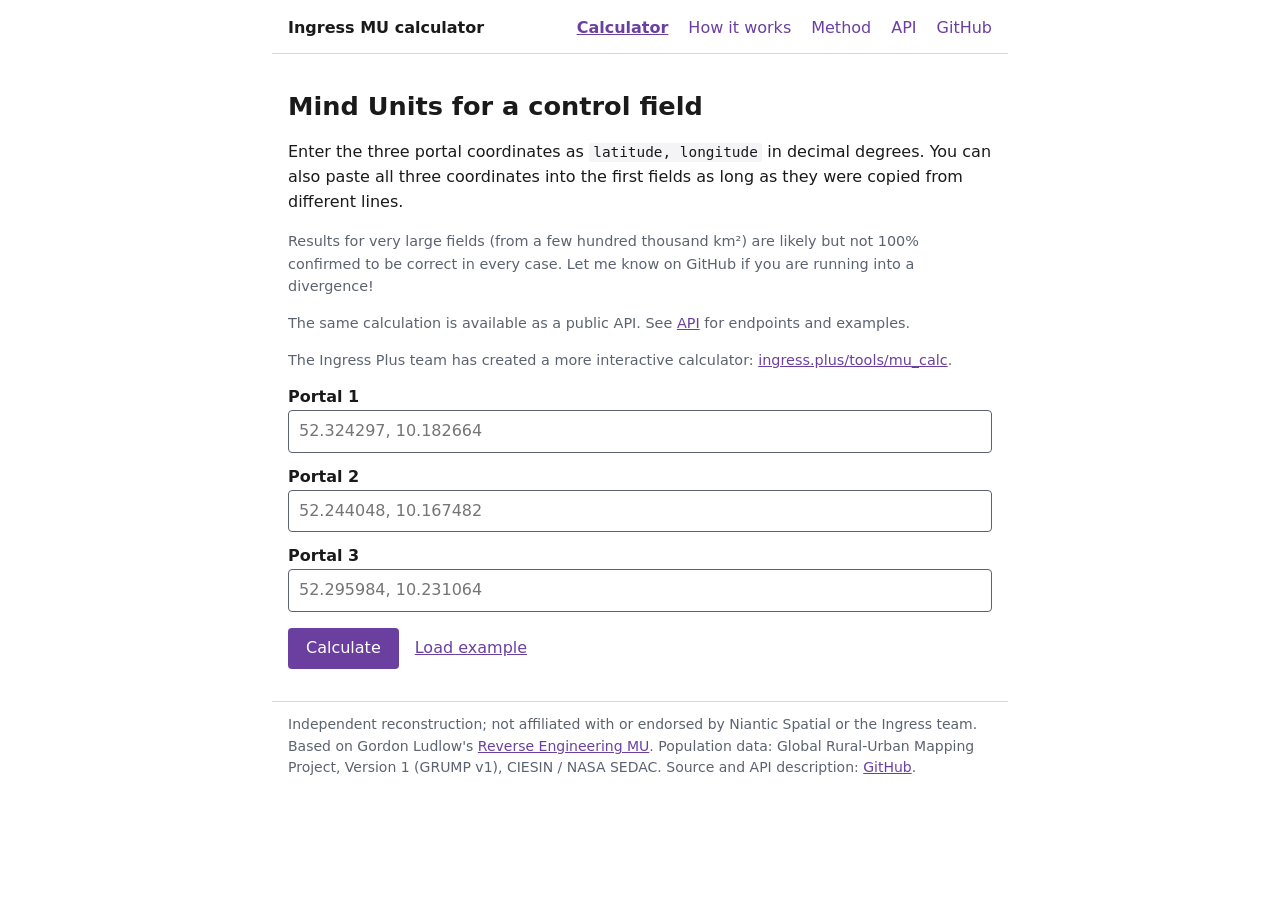
==== commit 5a61012e: "Fix Ingress Plus calculator link" ====
--- a/site/index.html
+++ b/site/index.html
@@ -21,7 +21,7 @@
 <p>Enter the three portal coordinates as <code>latitude, longitude</code> in decimal degrees. You can also paste all three coordinates into the first fields as long as they were copied from different lines.</p>
 <p class="hint">Results for very large fields (from a few hundred thousand km²) are likely but not 100% confirmed to be correct in every case. Let me know on GitHub if you are running into a divergence!</p>
 <p class="hint">The same calculation is available as a public API. See <a href="api.html">API</a> for endpoints and examples.</p>
-<p class="hint">The Ingress Plus team has created a more interactive calculator: <a href="https://ingress.plus/tools/cmu_calc">ingress.plus/tools/cmu_calc</a>.</p>
+<p class="hint">The Ingress Plus team has created a more interactive calculator: <a href="https://ingress.plus/tools/mu_calc">ingress.plus/tools/mu_calc</a>.</p>
 <form id="form" novalidate>
   <label for="p1">Portal 1</label>
   <input type="text" id="p1" placeholder="52.324297, 10.182664" autocomplete="off" spellcheck="false">
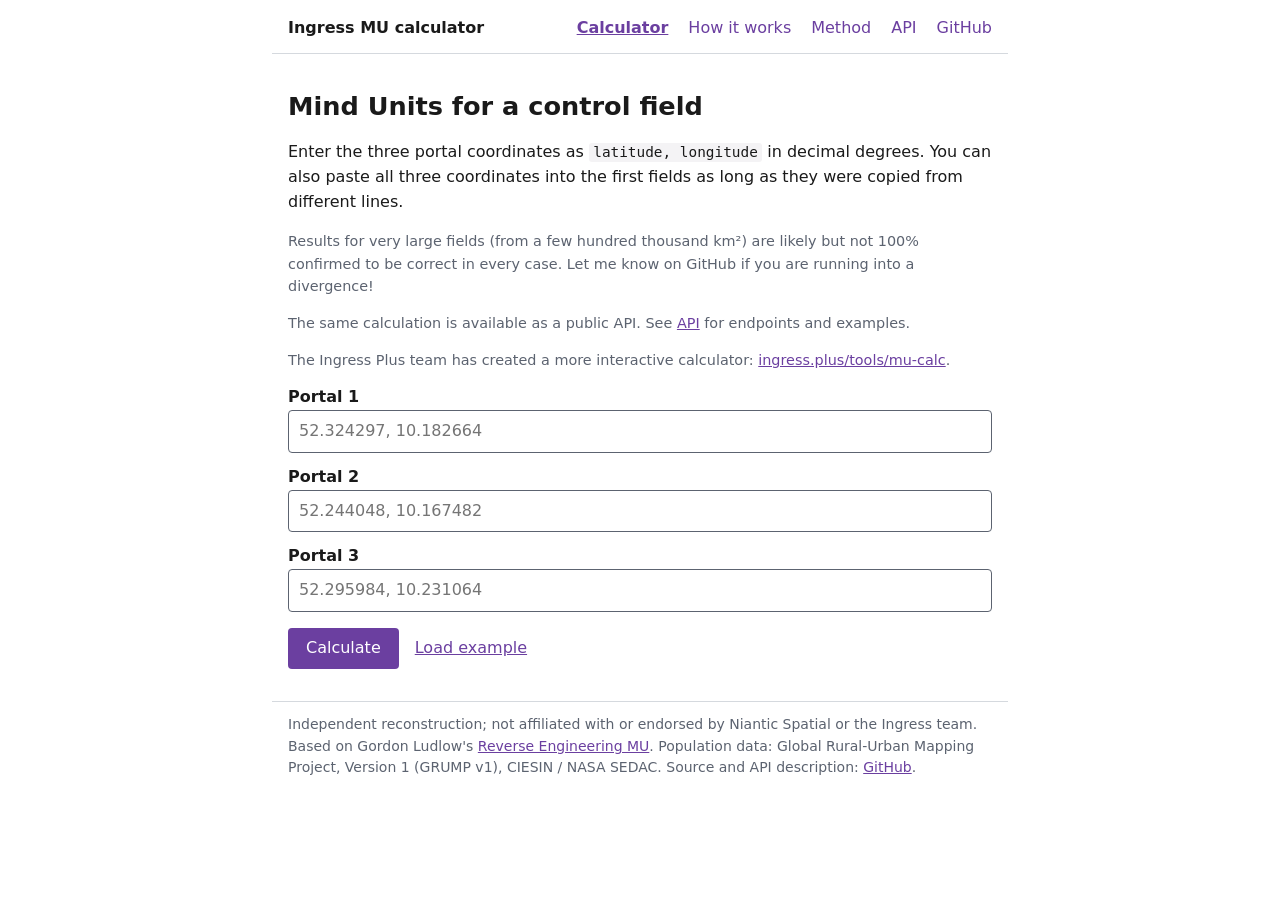
==== commit db7dbbff: "Update index.html" ====
--- a/site/index.html
+++ b/site/index.html
@@ -21,7 +21,7 @@
 <p>Enter the three portal coordinates as <code>latitude, longitude</code> in decimal degrees. You can also paste all three coordinates into the first fields as long as they were copied from different lines.</p>
 <p class="hint">Results for very large fields (from a few hundred thousand km²) are likely but not 100% confirmed to be correct in every case. Let me know on GitHub if you are running into a divergence!</p>
 <p class="hint">The same calculation is available as a public API. See <a href="api.html">API</a> for endpoints and examples.</p>
-<p class="hint">The Ingress Plus team has created a more interactive calculator: <a href="https://ingress.plus/tools/mu_calc">ingress.plus/tools/mu_calc</a>.</p>
+<p class="hint">The Ingress Plus team has created a more interactive calculator: <a href="https://ingress.plus/tools/mu-calc">ingress.plus/tools/mu-calc</a>.</p>
 <form id="form" novalidate>
   <label for="p1">Portal 1</label>
   <input type="text" id="p1" placeholder="52.324297, 10.182664" autocomplete="off" spellcheck="false">
